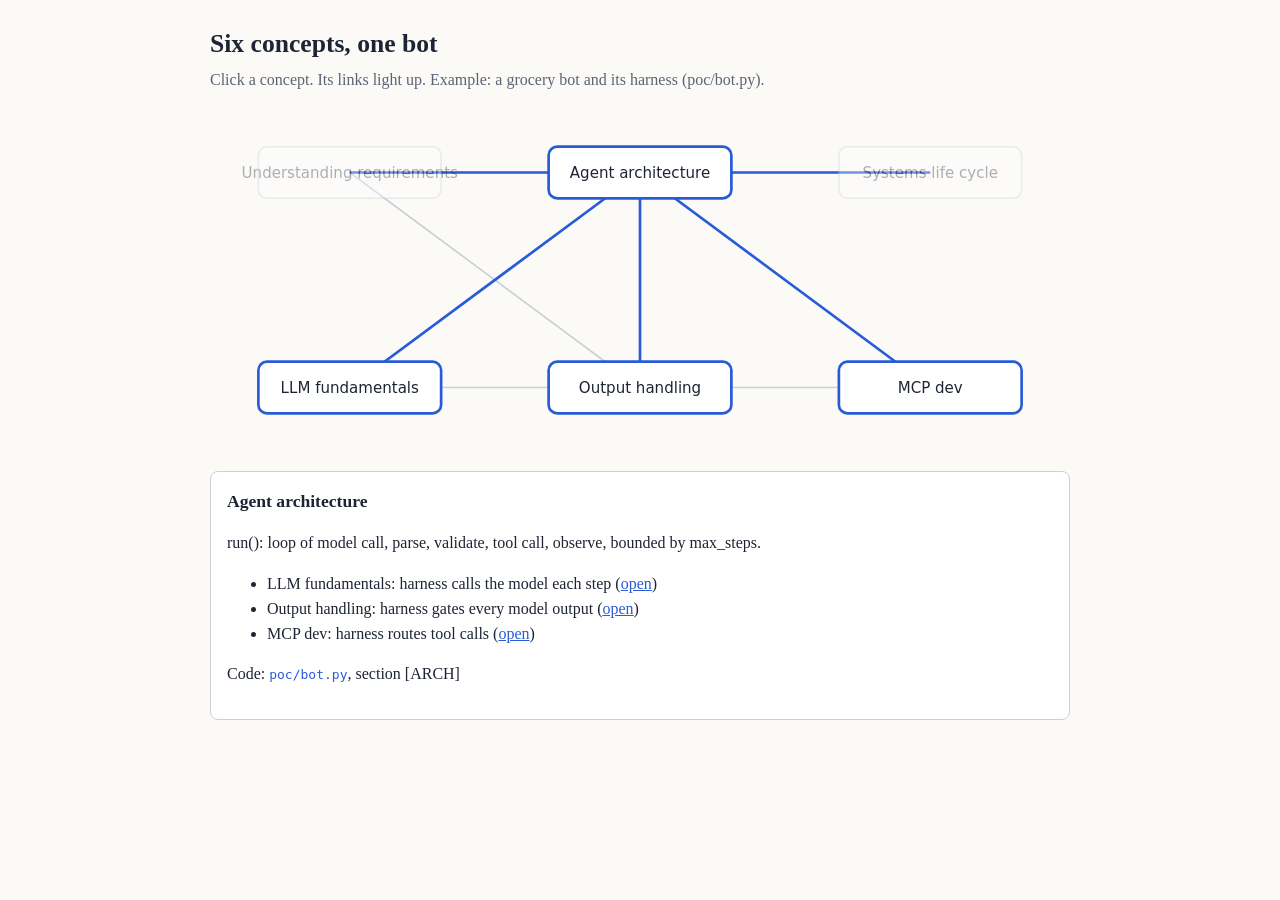
==== index.html @ e71cdf1f "Add files via upload" ====
<!doctype html><html lang="en"><head><meta charset="utf-8"><meta name="viewport" content="width=device-width,initial-scale=1">
<title>Agent concepts map</title><style>
:root{--bg:#fbfaf7;--fg:#1d2433;--mut:#5b6475;--ln:#c9ced9;--hi:#2a5bd7;--card:#fff}
@media(prefers-color-scheme:dark){:root{--bg:#141821;--fg:#e8ebf2;--mut:#98a1b3;--ln:#3a4254;--hi:#7aa2ff;--card:#1c2230}}
body{margin:0;background:var(--bg);color:var(--fg);font:16px/1.55 Georgia,serif;max-width:860px;margin-inline:auto;padding:24px}
h1{font-size:1.6rem;margin:0 0 4px}p.s{color:var(--mut);margin:0 0 16px}
svg{width:100%;height:auto}.n{cursor:pointer}.n rect{fill:var(--card);stroke:var(--ln);stroke-width:1.5}
.n text{fill:var(--fg);font:14px system-ui;text-anchor:middle}.n.on rect,.n.rel rect{stroke:var(--hi);stroke-width:2.5}
.n.dim{opacity:.35}line{stroke:var(--ln);stroke-width:1.5}line.on{stroke:var(--hi);stroke-width:2.5}
#d{background:var(--card);border:1px solid var(--ln);border-radius:8px;padding:16px;min-height:150px}
#d h2{margin:0 0 6px;font-size:1.1rem}code{font:13px ui-monospace,monospace;color:var(--hi)}
button{font:inherit;background:none;border:0;color:var(--hi);text-decoration:underline;cursor:pointer;padding:0}
</style></head><body>
<h1>Six concepts, one bot</h1><p class="s">Click a concept. Its links light up. Example: a grocery bot and its harness (poc/bot.py).</p>
<svg viewBox="0 0 800 330" id="g"></svg><div id="d"></div>
<script>
const C={
REQ:{t:"Understanding requirements",x:130,y:60,c:"SPEC dict: min basket £50, restock below 2.",
 l:{LIFE:"the spec becomes the acceptance test",OUT:"constraints become validator rules",ARCH:"goal and limits shape the loop"}},
ARCH:{t:"Agent architecture",x:400,y:60,c:"run(): loop of model call, parse, validate, tool call, observe, bounded by max_steps.",
 l:{LLM:"harness calls the model each step",OUT:"harness gates every model output",MCP:"harness routes tool calls"}},
LIFE:{t:"Systems life cycle",x:670,y:60,c:"Spec, build, test (assert run()), deploy, monitor, iterate.",
 l:{REQ:"monitoring finds missed requirements",ARCH:"each stage tests the loop"}},
LLM:{t:"LLM fundamentals",x:130,y:260,c:"mock_llm(): stateless, sees full history, token budget checked each call.",
 l:{OUT:"free text in, so output must be checked",ARCH:"harness supplies the memory"}},
OUT:{t:"Output handling",x:400,y:260,c:"parse() then validate(). A bad basket returns an error message and the model retries.",
 l:{REQ:"rules come from the spec",LLM:"errors go back as context"}},
MCP:{t:"MCP dev",x:670,y:260,c:"mcp_handle(): tools/list and tools/call with JSON schemas.",
 l:{ARCH:"standard tool interface for the loop",OUT:"tool results are outputs too"}}};
const g=document.getElementById('g'),d=document.getElementById('d'),ns='http://www.w3.org/2000/svg';
const E=[];for(const a in C)for(const b in C[a].l)if(!E.some(e=>e[0]==b&&e[1]==a))E.push([a,b]);
E.forEach(([a,b])=>{const l=document.createElementNS(ns,'line');l.dataset.k=a+b;
 l.setAttribute('x1',C[a].x);l.setAttribute('y1',C[a].y);l.setAttribute('x2',C[b].x);l.setAttribute('y2',C[b].y);g.appendChild(l)});
for(const k in C){const n=document.createElementNS(ns,'g');n.setAttribute('class','n');n.id='n'+k;n.setAttribute('tabindex',0);
 n.innerHTML=`<rect x="${C[k].x-85}" y="${C[k].y-24}" width="170" height="48" rx="8"/><text x="${C[k].x}" y="${C[k].y+5}">${C[k].t}</text>`;
 n.onclick=()=>pick(k);n.onkeydown=e=>e.key=='Enter'&&pick(k);g.appendChild(n)}
function pick(k){const rel=Object.keys(C[k].l);
 for(const j in C){const n=document.getElementById('n'+j);n.setAttribute('class','n '+(j==k?'on':rel.includes(j)?'rel':'dim'))}
 g.querySelectorAll('line').forEach(l=>l.classList.toggle('on',l.dataset.k.includes(k)));
 d.innerHTML=`<h2>${C[k].t}</h2><p>${C[k].c}</p><ul>`+rel.map(r=>`<li>${C[r].t}: ${C[k].l[r]} (<button onclick="pick('${r}')">open</button>)</li>`).join('')+`</ul><p>Code: <code>poc/bot.py</code>, section [${k}]</p>`}
pick('ARCH');
</script></body></html>
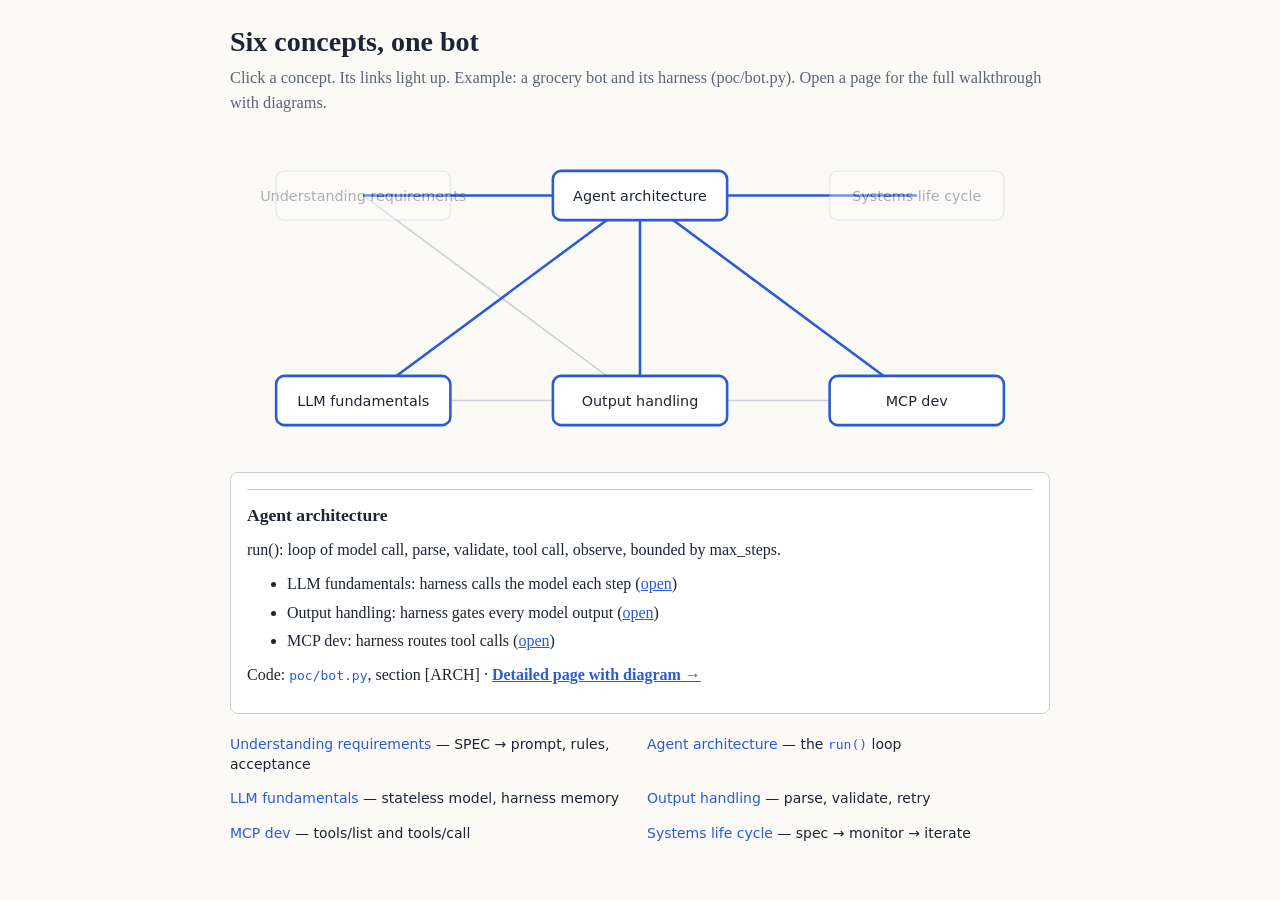
==== commit 473ed604: "Add six concept detail pages with SVG diagrams linked from the map" ====
--- a/index.html
+++ b/index.html
@@ -1,18 +1,25 @@
 <!doctype html><html lang="en"><head><meta charset="utf-8"><meta name="viewport" content="width=device-width,initial-scale=1">
-<title>Agent concepts map</title><style>
-:root{--bg:#fbfaf7;--fg:#1d2433;--mut:#5b6475;--ln:#c9ced9;--hi:#2a5bd7;--card:#fff}
-@media(prefers-color-scheme:dark){:root{--bg:#141821;--fg:#e8ebf2;--mut:#98a1b3;--ln:#3a4254;--hi:#7aa2ff;--card:#1c2230}}
-body{margin:0;background:var(--bg);color:var(--fg);font:16px/1.55 Georgia,serif;max-width:860px;margin-inline:auto;padding:24px}
-h1{font-size:1.6rem;margin:0 0 4px}p.s{color:var(--mut);margin:0 0 16px}
-svg{width:100%;height:auto}.n{cursor:pointer}.n rect{fill:var(--card);stroke:var(--ln);stroke-width:1.5}
+<title>Agent concepts map</title><link rel="stylesheet" href="style.css"><style>
+svg{width:100%;height:auto;display:block}.n{cursor:pointer}.n rect{fill:var(--card);stroke:var(--ln);stroke-width:1.5}
 .n text{fill:var(--fg);font:14px system-ui;text-anchor:middle}.n.on rect,.n.rel rect{stroke:var(--hi);stroke-width:2.5}
 .n.dim{opacity:.35}line{stroke:var(--ln);stroke-width:1.5}line.on{stroke:var(--hi);stroke-width:2.5}
 #d{background:var(--card);border:1px solid var(--ln);border-radius:8px;padding:16px;min-height:150px}
-#d h2{margin:0 0 6px;font-size:1.1rem}code{font:13px ui-monospace,monospace;color:var(--hi)}
+#d h2{margin:0 0 6px;font-size:1.1rem}
 button{font:inherit;background:none;border:0;color:var(--hi);text-decoration:underline;cursor:pointer;padding:0}
+.pages{margin:18px 0 0;padding:0;list-style:none;display:grid;grid-template-columns:1fr 1fr;gap:8px 14px;font:14px/1.4 system-ui,sans-serif}
+.pages a{text-decoration:none}.pages a:hover{text-decoration:underline}
+@media(max-width:640px){.pages{grid-template-columns:1fr}}
 </style></head><body>
-<h1>Six concepts, one bot</h1><p class="s">Click a concept. Its links light up. Example: a grocery bot and its harness (poc/bot.py).</p>
+<h1>Six concepts, one bot</h1><p class="s">Click a concept. Its links light up. Example: a grocery bot and its harness (poc/bot.py). Open a page for the full walkthrough with diagrams.</p>
 <svg viewBox="0 0 800 330" id="g"></svg><div id="d"></div>
+<ul class="pages">
+  <li><a href="requirements.html">Understanding requirements</a> — SPEC → prompt, rules, acceptance</li>
+  <li><a href="architecture.html">Agent architecture</a> — the <code>run()</code> loop</li>
+  <li><a href="llm.html">LLM fundamentals</a> — stateless model, harness memory</li>
+  <li><a href="output.html">Output handling</a> — parse, validate, retry</li>
+  <li><a href="mcp.html">MCP dev</a> — tools/list and tools/call</li>
+  <li><a href="lifecycle.html">Systems life cycle</a> — spec → monitor → iterate</li>
+</ul>
 <script>
 const C={
 REQ:{t:"Understanding requirements",x:130,y:60,c:"SPEC dict: min basket £50, restock below 2.",
@@ -34,9 +41,10 @@
 for(const k in C){const n=document.createElementNS(ns,'g');n.setAttribute('class','n');n.id='n'+k;n.setAttribute('tabindex',0);
  n.innerHTML=`<rect x="${C[k].x-85}" y="${C[k].y-24}" width="170" height="48" rx="8"/><text x="${C[k].x}" y="${C[k].y+5}">${C[k].t}</text>`;
  n.onclick=()=>pick(k);n.onkeydown=e=>e.key=='Enter'&&pick(k);g.appendChild(n)}
+const PAGE={REQ:"requirements.html",ARCH:"architecture.html",LLM:"llm.html",OUT:"output.html",MCP:"mcp.html",LIFE:"lifecycle.html"};
 function pick(k){const rel=Object.keys(C[k].l);
  for(const j in C){const n=document.getElementById('n'+j);n.setAttribute('class','n '+(j==k?'on':rel.includes(j)?'rel':'dim'))}
  g.querySelectorAll('line').forEach(l=>l.classList.toggle('on',l.dataset.k.includes(k)));
- d.innerHTML=`<h2>${C[k].t}</h2><p>${C[k].c}</p><ul>`+rel.map(r=>`<li>${C[r].t}: ${C[k].l[r]} (<button onclick="pick('${r}')">open</button>)</li>`).join('')+`</ul><p>Code: <code>poc/bot.py</code>, section [${k}]</p>`}
+ d.innerHTML=`<h2>${C[k].t}</h2><p>${C[k].c}</p><ul>`+rel.map(r=>`<li>${C[r].t}: ${C[k].l[r]} (<button onclick="pick('${r}')">open</button>)</li>`).join('')+`</ul><p>Code: <code>poc/bot.py</code>, section [${k}] · <strong><a href="${PAGE[k]}">Detailed page with diagram →</a></strong></p>`}
 pick('ARCH');
 </script></body></html>
--- a/style.css
+++ b/style.css
@@ -0,0 +1,54 @@
+:root{--bg:#fbfaf7;--fg:#1d2433;--mut:#5b6475;--ln:#c9ced9;--hi:#2a5bd7;--card:#fff;--ok:#1a7f4b;--bad:#b42318;--warn:#9a6700}
+@media(prefers-color-scheme:dark){:root{--bg:#141821;--fg:#e8ebf2;--mut:#98a1b3;--ln:#3a4254;--hi:#7aa2ff;--card:#1c2230;--ok:#3ecf8e;--bad:#ff7b72;--warn:#e3b341}}
+*{box-sizing:border-box}
+body{margin:0;background:var(--bg);color:var(--fg);font:16px/1.55 Georgia,serif;max-width:860px;margin-inline:auto;padding:24px 20px 48px}
+a{color:var(--hi)}
+nav{display:flex;flex-wrap:wrap;gap:8px 14px;align-items:center;margin:0 0 20px;font:14px/1.4 system-ui,sans-serif}
+nav a{text-decoration:none}
+nav a:hover{text-decoration:underline}
+nav .sep{color:var(--mut)}
+h1{font-size:1.75rem;margin:0 0 6px;line-height:1.25}
+h2{font-size:1.15rem;margin:1.6em 0 .45em;border-top:1px solid var(--ln);padding-top:.7em}
+h3{font-size:1rem;margin:1.2em 0 .35em}
+p.s{color:var(--mut);margin:0 0 18px;font-size:1.02rem}
+p,ul,ol{margin:.55em 0}
+li{margin:.25em 0}
+code,kbd{font:13px/1.45 ui-monospace,SFMono-Regular,Menlo,monospace;color:var(--hi)}
+pre{background:var(--card);border:1px solid var(--ln);border-radius:8px;padding:12px 14px;overflow-x:auto;margin:.7em 0}
+pre code{color:var(--fg);font-size:12.5px}
+figure{margin:0 0 8px}
+svg.diagram{width:100%;height:auto;display:block;background:var(--card);border:1px solid var(--ln);border-radius:10px;padding:10px}
+figcaption{color:var(--mut);font:13px/1.45 system-ui,sans-serif;margin:8px 2px 18px}
+.box{background:var(--card);border:1px solid var(--ln);border-radius:8px;padding:12px 14px;margin:.8em 0}
+.box h3{margin:0 0 .35em}
+.note{border-left:3px solid var(--hi);padding:6px 12px;background:var(--card);margin:.8em 0;border-radius:0 6px 6px 0}
+.badge{display:inline-block;font:11px/1 system-ui,sans-serif;letter-spacing:.03em;text-transform:uppercase;padding:3px 7px;border-radius:999px;border:1px solid var(--ln);color:var(--mut);vertical-align:middle}
+.badge.req{color:var(--hi);border-color:var(--hi)}
+.badge.ok{color:var(--ok);border-color:var(--ok)}
+.badge.bad{color:var(--bad);border-color:var(--bad)}
+table{width:100%;border-collapse:collapse;margin:.7em 0;font-size:.95rem}
+th,td{text-align:left;padding:7px 9px;border-bottom:1px solid var(--ln);vertical-align:top}
+th{font:600 13px/1.3 system-ui,sans-serif;color:var(--mut)}
+.cols{display:grid;grid-template-columns:1fr 1fr;gap:12px}
+@media(max-width:640px){.cols{grid-template-columns:1fr}}
+.pager{display:flex;justify-content:space-between;gap:12px;margin:2.2em 0 0;padding-top:1em;border-top:1px solid var(--ln);font:14px/1.4 system-ui,sans-serif}
+.pager a{text-decoration:none}
+.pager a:hover{text-decoration:underline}
+.pager .next{text-align:right}
+.muted{color:var(--mut)}
+/* diagram text */
+.dlabel{fill:var(--fg);font:13px system-ui,sans-serif}
+.dsub{fill:var(--mut);font:11px system-ui,sans-serif}
+.dcode{fill:var(--hi);font:12px ui-monospace,monospace}
+.dbox{fill:var(--card);stroke:var(--ln);stroke-width:1.5}
+.dbox.hi{stroke:var(--hi);stroke-width:2.2}
+.dbox.ok{stroke:var(--ok);stroke-width:2}
+.dbox.bad{stroke:var(--bad);stroke-width:2}
+.dline{stroke:var(--ln);stroke-width:1.5;fill:none}
+.dline.hi{stroke:var(--hi);stroke-width:2}
+.dline.ok{stroke:var(--ok);stroke-width:2}
+.dline.bad{stroke:var(--bad);stroke-width:2}
+.dline.dash{stroke-dasharray:5 4}
+.dfill{fill:var(--hi);opacity:.08}
+.dfill.ok{fill:var(--ok);opacity:.1}
+.dfill.bad{fill:var(--bad);opacity:.08}
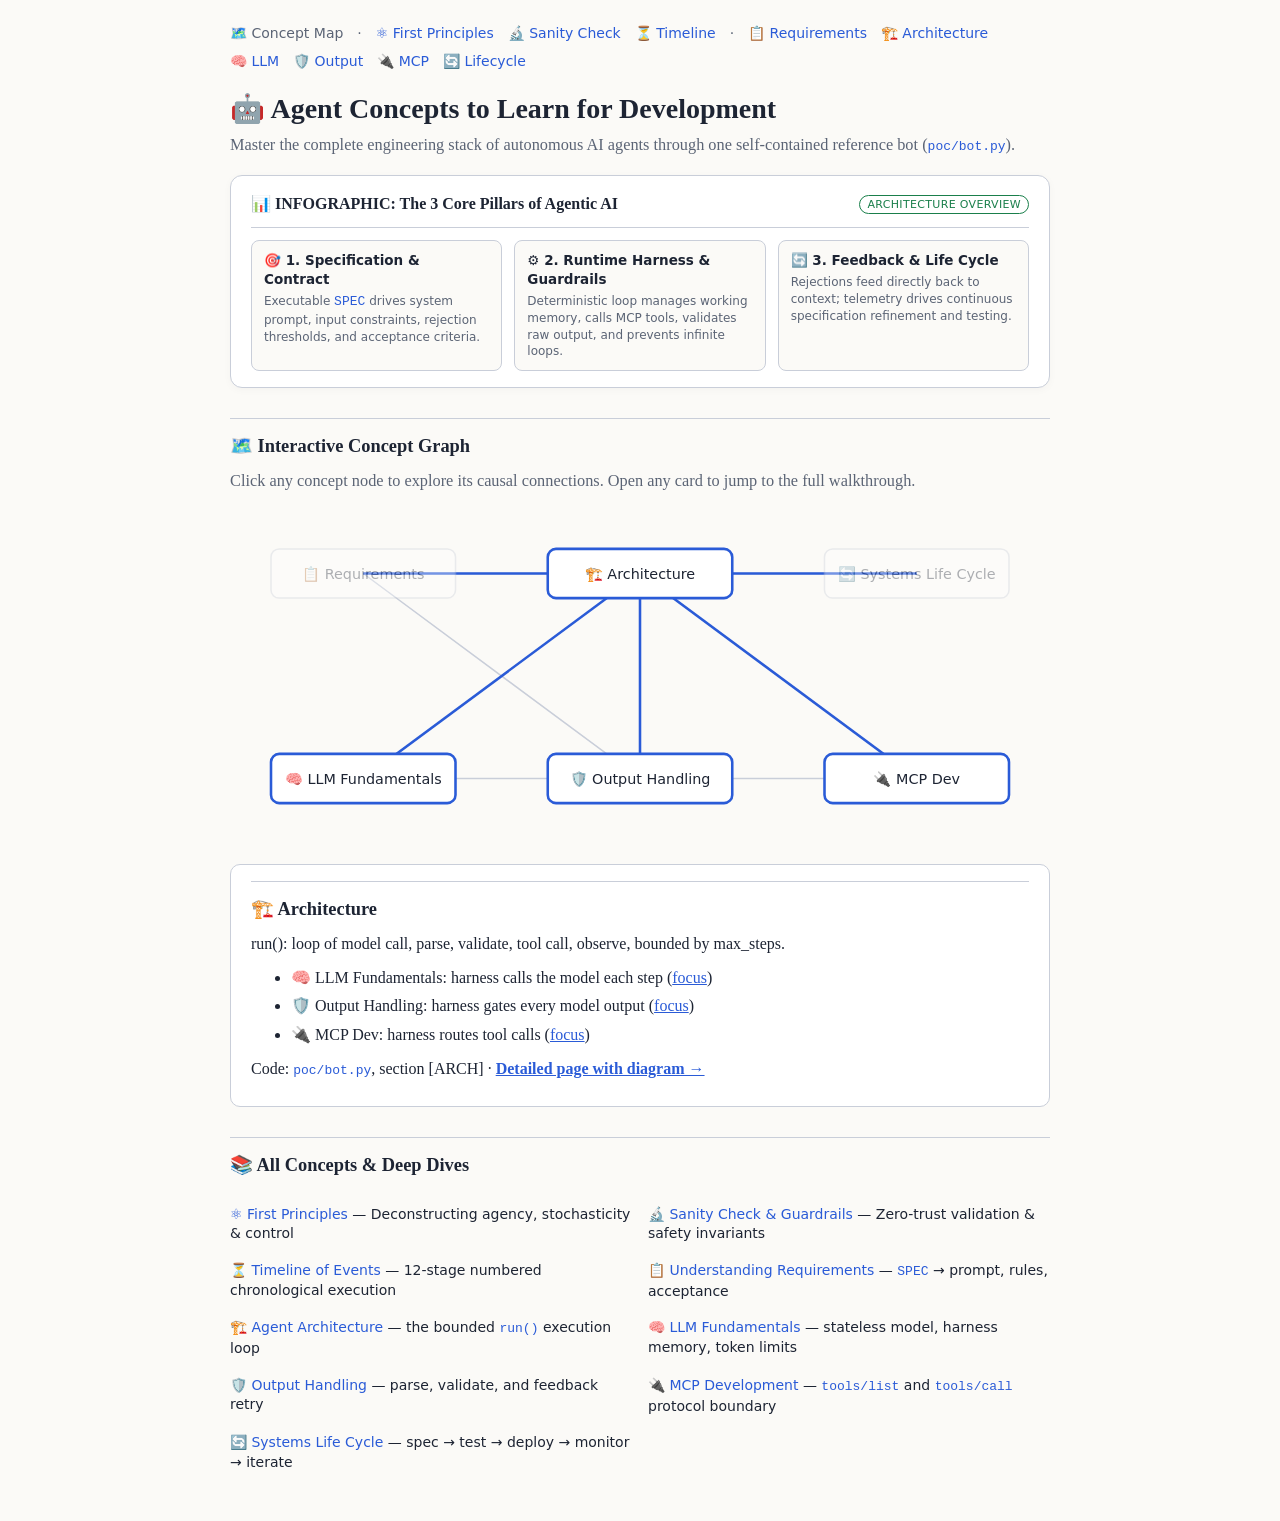
==== commit faaebff2: "Add emojis, top infographics, sanity check, first principles, and numbered timeline" ====
--- a/index.html
+++ b/index.html
@@ -1,50 +1,116 @@
-<!doctype html><html lang="en"><head><meta charset="utf-8"><meta name="viewport" content="width=device-width,initial-scale=1">
-<title>Agent concepts map</title><link rel="stylesheet" href="style.css"><style>
-svg{width:100%;height:auto;display:block}.n{cursor:pointer}.n rect{fill:var(--card);stroke:var(--ln);stroke-width:1.5}
-.n text{fill:var(--fg);font:14px system-ui;text-anchor:middle}.n.on rect,.n.rel rect{stroke:var(--hi);stroke-width:2.5}
-.n.dim{opacity:.35}line{stroke:var(--ln);stroke-width:1.5}line.on{stroke:var(--hi);stroke-width:2.5}
-#d{background:var(--card);border:1px solid var(--ln);border-radius:8px;padding:16px;min-height:150px}
-#d h2{margin:0 0 6px;font-size:1.1rem}
+<!doctype html>
+<html lang="en">
+<head>
+<meta charset="utf-8">
+<meta name="viewport" content="width=device-width,initial-scale=1">
+<title>🤖 Agent Concepts Map · Learn for Development</title>
+<link rel="stylesheet" href="style.css">
+<style>
+svg#g{width:100%;height:auto;display:block}
+.n{cursor:pointer}
+.n rect{fill:var(--card);stroke:var(--ln);stroke-width:1.5}
+.n text{fill:var(--fg);font:14px system-ui;text-anchor:middle}
+.n.on rect,.n.rel rect{stroke:var(--hi);stroke-width:2.5}
+.n.dim{opacity:.35}
+line{stroke:var(--ln);stroke-width:1.5}
+line.on{stroke:var(--hi);stroke-width:2.5}
+#d{background:var(--card);border:1px solid var(--ln);border-radius:10px;padding:16px 20px;min-height:150px;margin-top:14px}
+#d h2{margin:0 0 6px;font-size:1.15rem}
 button{font:inherit;background:none;border:0;color:var(--hi);text-decoration:underline;cursor:pointer;padding:0}
-.pages{margin:18px 0 0;padding:0;list-style:none;display:grid;grid-template-columns:1fr 1fr;gap:8px 14px;font:14px/1.4 system-ui,sans-serif}
-.pages a{text-decoration:none}.pages a:hover{text-decoration:underline}
+.pages{margin:22px 0 0;padding:0;list-style:none;display:grid;grid-template-columns:1fr 1fr;gap:10px 16px;font:14px/1.4 system-ui,sans-serif}
+.pages a{text-decoration:none;font-weight:500}
+.pages a:hover{text-decoration:underline}
 @media(max-width:640px){.pages{grid-template-columns:1fr}}
-</style></head><body>
-<h1>Six concepts, one bot</h1><p class="s">Click a concept. Its links light up. Example: a grocery bot and its harness (poc/bot.py). Open a page for the full walkthrough with diagrams.</p>
-<svg viewBox="0 0 800 330" id="g"></svg><div id="d"></div>
+</style>
+</head>
+<body>
+<nav>
+  <span class="muted">🗺️ Concept Map</span>
+  <span class="sep">·</span>
+  <a href="first-principles.html">⚛️ First Principles</a>
+  <a href="sanity-check.html">🔬 Sanity Check</a>
+  <a href="timeline.html">⏳ Timeline</a>
+  <span class="sep">·</span>
+  <a href="requirements.html">📋 Requirements</a>
+  <a href="architecture.html">🏗️ Architecture</a>
+  <a href="llm.html">🧠 LLM</a>
+  <a href="output.html">🛡️ Output</a>
+  <a href="mcp.html">🔌 MCP</a>
+  <a href="lifecycle.html">🔄 Lifecycle</a>
+</nav>
+
+<h1>🤖 Agent Concepts to Learn for Development</h1>
+<p class="s">Master the complete engineering stack of autonomous AI agents through one self-contained reference bot (<code>poc/bot.py</code>).</p>
+
+<!-- Top Infographic -->
+<div class="infographic-banner">
+  <div style="display:flex;align-items:center;justify-content:space-between;border-bottom:1px solid var(--ln);padding-bottom:10px;margin-bottom:12px;">
+    <strong>📊 INFOGRAPHIC: The 3 Core Pillars of Agentic AI</strong>
+    <span class="badge ok">Architecture Overview</span>
+  </div>
+
+  <div class="infographic-grid">
+    <div class="info-chip">
+      <strong>🎯 1. Specification & Contract</strong>
+      <p>Executable <code>SPEC</code> drives system prompt, input constraints, rejection thresholds, and acceptance criteria.</p>
+    </div>
+    <div class="info-chip">
+      <strong>⚙️ 2. Runtime Harness & Guardrails</strong>
+      <p>Deterministic loop manages working memory, calls MCP tools, validates raw output, and prevents infinite loops.</p>
+    </div>
+    <div class="info-chip">
+      <strong>🔄 3. Feedback & Life Cycle</strong>
+      <p>Rejections feed directly back to context; telemetry drives continuous specification refinement and testing.</p>
+    </div>
+  </div>
+</div>
+
+<h2>🗺️ Interactive Concept Graph</h2>
+<p class="s">Click any concept node to explore its causal connections. Open any card to jump to the full walkthrough.</p>
+
+<svg viewBox="0 0 800 330" id="g"></svg>
+<div id="d"></div>
+
+<h2>📚 All Concepts & Deep Dives</h2>
 <ul class="pages">
-  <li><a href="requirements.html">Understanding requirements</a> — SPEC → prompt, rules, acceptance</li>
-  <li><a href="architecture.html">Agent architecture</a> — the <code>run()</code> loop</li>
-  <li><a href="llm.html">LLM fundamentals</a> — stateless model, harness memory</li>
-  <li><a href="output.html">Output handling</a> — parse, validate, retry</li>
-  <li><a href="mcp.html">MCP dev</a> — tools/list and tools/call</li>
-  <li><a href="lifecycle.html">Systems life cycle</a> — spec → monitor → iterate</li>
+  <li><a href="first-principles.html">⚛️ First Principles</a> — Deconstructing agency, stochasticity & control</li>
+  <li><a href="sanity-check.html">🔬 Sanity Check & Guardrails</a> — Zero-trust validation & safety invariants</li>
+  <li><a href="timeline.html">⏳ Timeline of Events</a> — 12-stage numbered chronological execution</li>
+  <li><a href="requirements.html">📋 Understanding Requirements</a> — <code>SPEC</code> → prompt, rules, acceptance</li>
+  <li><a href="architecture.html">🏗️ Agent Architecture</a> — the bounded <code>run()</code> execution loop</li>
+  <li><a href="llm.html">🧠 LLM Fundamentals</a> — stateless model, harness memory, token limits</li>
+  <li><a href="output.html">🛡️ Output Handling</a> — parse, validate, and feedback retry</li>
+  <li><a href="mcp.html">🔌 MCP Development</a> — <code>tools/list</code> and <code>tools/call</code> protocol boundary</li>
+  <li><a href="lifecycle.html">🔄 Systems Life Cycle</a> — spec → test → deploy → monitor → iterate</li>
 </ul>
+
 <script>
 const C={
-REQ:{t:"Understanding requirements",x:130,y:60,c:"SPEC dict: min basket £50, restock below 2.",
+REQ:{t:"📋 Requirements",x:130,y:60,c:"SPEC dict: min basket £50, restock below 2.",
  l:{LIFE:"the spec becomes the acceptance test",OUT:"constraints become validator rules",ARCH:"goal and limits shape the loop"}},
-ARCH:{t:"Agent architecture",x:400,y:60,c:"run(): loop of model call, parse, validate, tool call, observe, bounded by max_steps.",
+ARCH:{t:"🏗️ Architecture",x:400,y:60,c:"run(): loop of model call, parse, validate, tool call, observe, bounded by max_steps.",
  l:{LLM:"harness calls the model each step",OUT:"harness gates every model output",MCP:"harness routes tool calls"}},
-LIFE:{t:"Systems life cycle",x:670,y:60,c:"Spec, build, test (assert run()), deploy, monitor, iterate.",
+LIFE:{t:"🔄 Systems Life Cycle",x:670,y:60,c:"Spec, build, test (assert run()), deploy, monitor, iterate.",
  l:{REQ:"monitoring finds missed requirements",ARCH:"each stage tests the loop"}},
-LLM:{t:"LLM fundamentals",x:130,y:260,c:"mock_llm(): stateless, sees full history, token budget checked each call.",
+LLM:{t:"🧠 LLM Fundamentals",x:130,y:260,c:"mock_llm(): stateless, sees full history, token budget checked each call.",
  l:{OUT:"free text in, so output must be checked",ARCH:"harness supplies the memory"}},
-OUT:{t:"Output handling",x:400,y:260,c:"parse() then validate(). A bad basket returns an error message and the model retries.",
+OUT:{t:"🛡️ Output Handling",x:400,y:260,c:"parse() then validate(). A bad basket returns an error message and the model retries.",
  l:{REQ:"rules come from the spec",LLM:"errors go back as context"}},
-MCP:{t:"MCP dev",x:670,y:260,c:"mcp_handle(): tools/list and tools/call with JSON schemas.",
+MCP:{t:"🔌 MCP Dev",x:670,y:260,c:"mcp_handle(): tools/list and tools/call with JSON schemas.",
  l:{ARCH:"standard tool interface for the loop",OUT:"tool results are outputs too"}}};
 const g=document.getElementById('g'),d=document.getElementById('d'),ns='http://www.w3.org/2000/svg';
 const E=[];for(const a in C)for(const b in C[a].l)if(!E.some(e=>e[0]==b&&e[1]==a))E.push([a,b]);
 E.forEach(([a,b])=>{const l=document.createElementNS(ns,'line');l.dataset.k=a+b;
  l.setAttribute('x1',C[a].x);l.setAttribute('y1',C[a].y);l.setAttribute('x2',C[b].x);l.setAttribute('y2',C[b].y);g.appendChild(l)});
 for(const k in C){const n=document.createElementNS(ns,'g');n.setAttribute('class','n');n.id='n'+k;n.setAttribute('tabindex',0);
- n.innerHTML=`<rect x="${C[k].x-85}" y="${C[k].y-24}" width="170" height="48" rx="8"/><text x="${C[k].x}" y="${C[k].y+5}">${C[k].t}</text>`;
+ n.innerHTML=`<rect x="${C[k].x-90}" y="${C[k].y-24}" width="180" height="48" rx="8"/><text x="${C[k].x}" y="${C[k].y+5}">${C[k].t}</text>`;
  n.onclick=()=>pick(k);n.onkeydown=e=>e.key=='Enter'&&pick(k);g.appendChild(n)}
 const PAGE={REQ:"requirements.html",ARCH:"architecture.html",LLM:"llm.html",OUT:"output.html",MCP:"mcp.html",LIFE:"lifecycle.html"};
 function pick(k){const rel=Object.keys(C[k].l);
  for(const j in C){const n=document.getElementById('n'+j);n.setAttribute('class','n '+(j==k?'on':rel.includes(j)?'rel':'dim'))}
  g.querySelectorAll('line').forEach(l=>l.classList.toggle('on',l.dataset.k.includes(k)));
- d.innerHTML=`<h2>${C[k].t}</h2><p>${C[k].c}</p><ul>`+rel.map(r=>`<li>${C[r].t}: ${C[k].l[r]} (<button onclick="pick('${r}')">open</button>)</li>`).join('')+`</ul><p>Code: <code>poc/bot.py</code>, section [${k}] · <strong><a href="${PAGE[k]}">Detailed page with diagram →</a></strong></p>`}
+ d.innerHTML=`<h2>${C[k].t}</h2><p>${C[k].c}</p><ul>`+rel.map(r=>`<li>${C[r].t}: ${C[k].l[r]} (<button onclick="pick('${r}')">focus</button>)</li>`).join('')+`</ul><p>Code: <code>poc/bot.py</code>, section [${k}] · <strong><a href="${PAGE[k]}">Detailed page with diagram →</a></strong></p>`}
 pick('ARCH');
-</script></body></html>
+</script>
+</body>
+</html>
--- a/style.css
+++ b/style.css
@@ -52,3 +52,33 @@
 .dfill{fill:var(--hi);opacity:.08}
 .dfill.ok{fill:var(--ok);opacity:.1}
 .dfill.bad{fill:var(--bad);opacity:.08}
+
+/* Infographic Hero and Highlights */
+.infographic-banner{background:var(--card);border:1px solid var(--ln);border-radius:12px;padding:16px 20px;margin:0 0 24px;box-shadow:0 2px 8px rgba(0,0,0,0.03)}
+.infographic-grid{display:grid;grid-template-columns:repeat(auto-fit, minmax(200px, 1fr));gap:12px;margin-top:12px}
+.info-chip{background:var(--bg);border:1px solid var(--ln);border-radius:8px;padding:10px 12px;font:13px/1.4 system-ui,sans-serif}
+.info-chip strong{display:flex;align-items:center;gap:6px;font-size:13.5px;color:var(--fg);margin-bottom:4px}
+.info-chip p{margin:0;color:var(--mut);font-size:12px}
+
+/* Timeline Layout */
+.timeline{position:relative;margin:2em 0 2em 12px;padding-left:26px;border-left:2px dashed var(--hi)}
+.timeline-item{position:relative;margin:0 0 24px}
+.timeline-item:last-child{margin-bottom:0}
+.timeline-dot{position:absolute;left:-39px;top:0;width:26px;height:26px;border-radius:50%;background:var(--hi);color:#fff;display:flex;align-items:center;justify-content:center;font:bold 12px/1 system-ui,sans-serif;box-shadow:0 0 0 3px var(--bg)}
+.timeline-card{background:var(--card);border:1px solid var(--ln);border-radius:10px;padding:14px 16px}
+.timeline-card h3{margin:0 0 6px;font-size:1.05rem;display:flex;align-items:center;gap:8px}
+.timeline-tag{display:inline-block;font:11px/1 system-ui,sans-serif;background:var(--bg);border:1px solid var(--ln);padding:2px 6px;border-radius:4px;color:var(--mut);margin-left:auto}
+
+/* Status Pills */
+.status-pill{display:inline-flex;align-items:center;gap:4px;font:600 11px/1 system-ui,sans-serif;padding:3px 8px;border-radius:999px;border:1px solid currentColor}
+.status-pill.pass{color:var(--ok);background:rgba(26,127,75,0.08)}
+.status-pill.warn{color:var(--warn);background:rgba(154,103,0,0.08)}
+.status-pill.fail{color:var(--bad);background:rgba(180,35,24,0.08)}
+
+/* Principle Cards */
+.principle-grid{display:grid;grid-template-columns:1fr 1fr;gap:14px;margin:1.4em 0}
+@media(max-width:680px){.principle-grid{grid-template-columns:1fr}}
+.principle-card{background:var(--card);border:1px solid var(--ln);border-radius:10px;padding:16px;border-top:4px solid var(--hi)}
+.principle-card h3{margin:0 0 8px;display:flex;align-items:center;gap:8px;font-size:1.05rem}
+.principle-card p{font-size:14px;margin:0 0 8px;color:var(--mut)}
+.principle-quote{font-style:italic;font-size:13px;border-left:2px solid var(--hi);padding-left:8px;margin-top:8px;color:var(--fg)}
